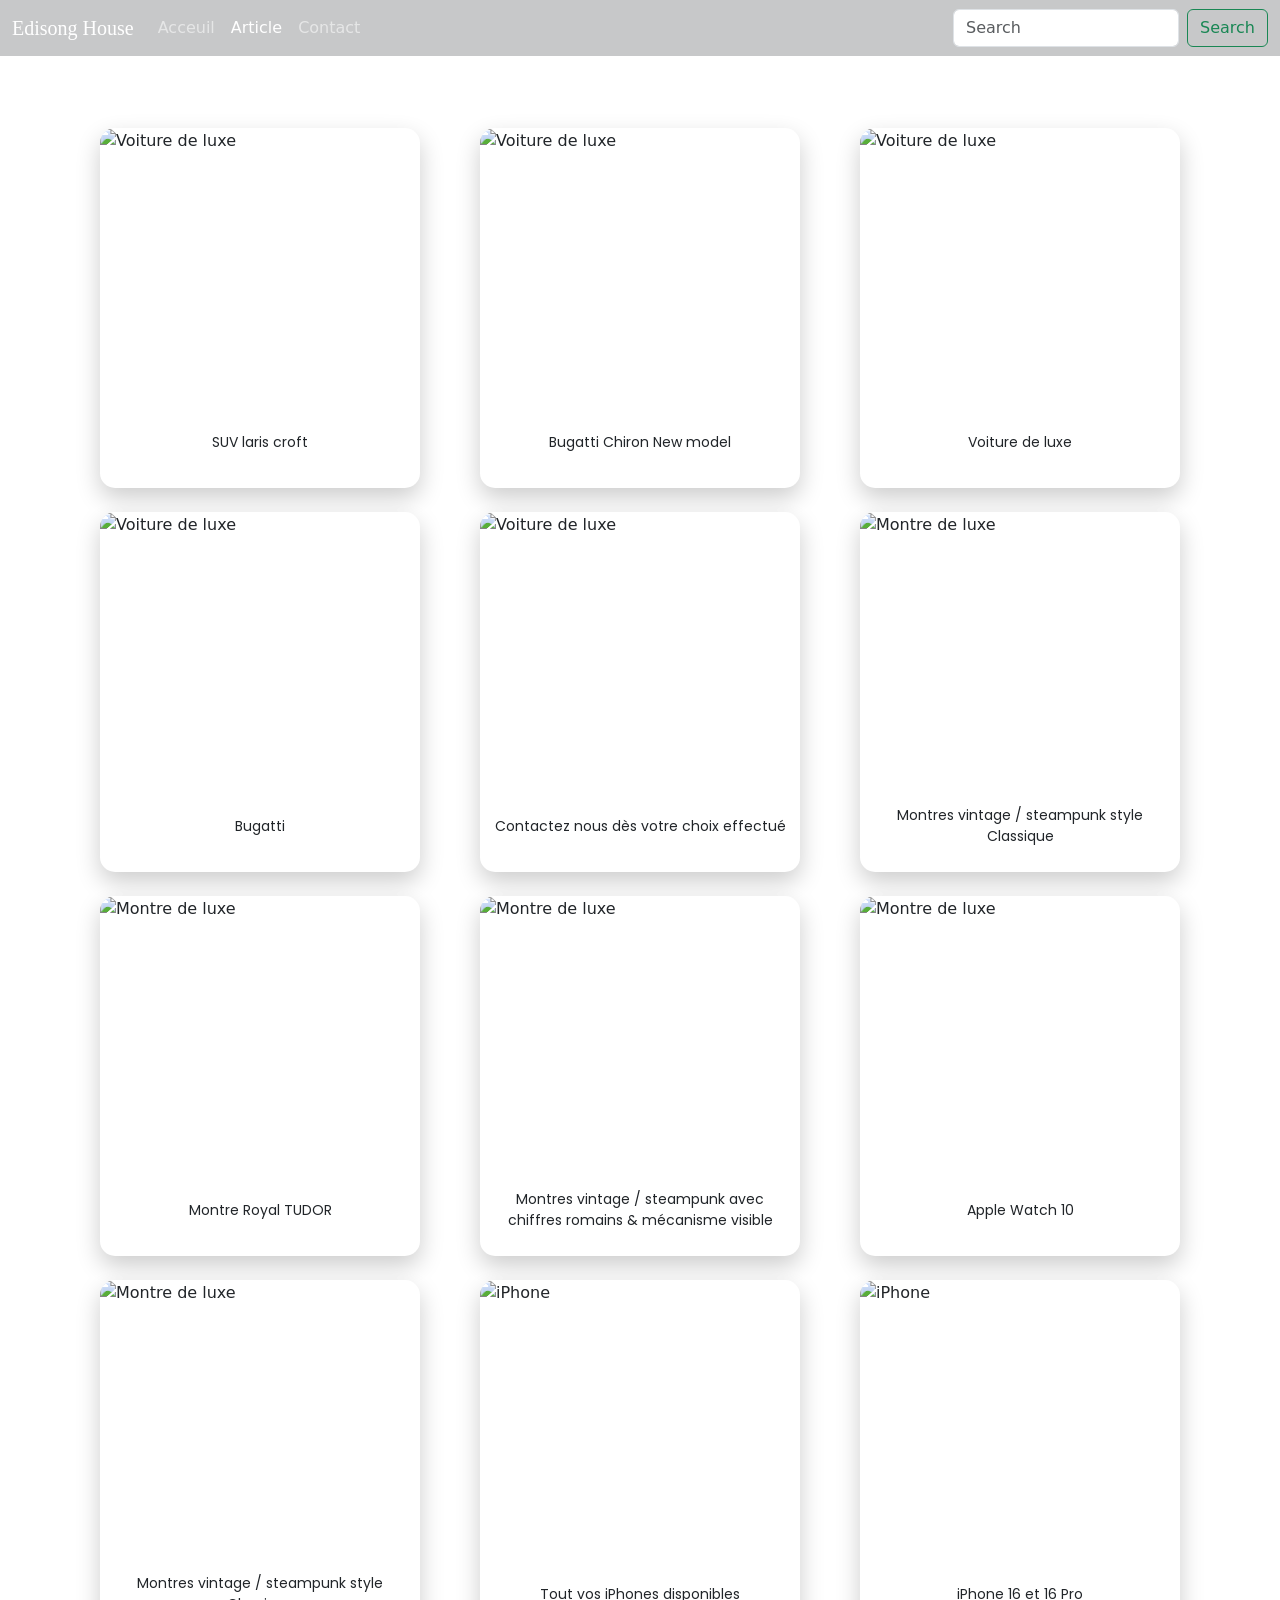
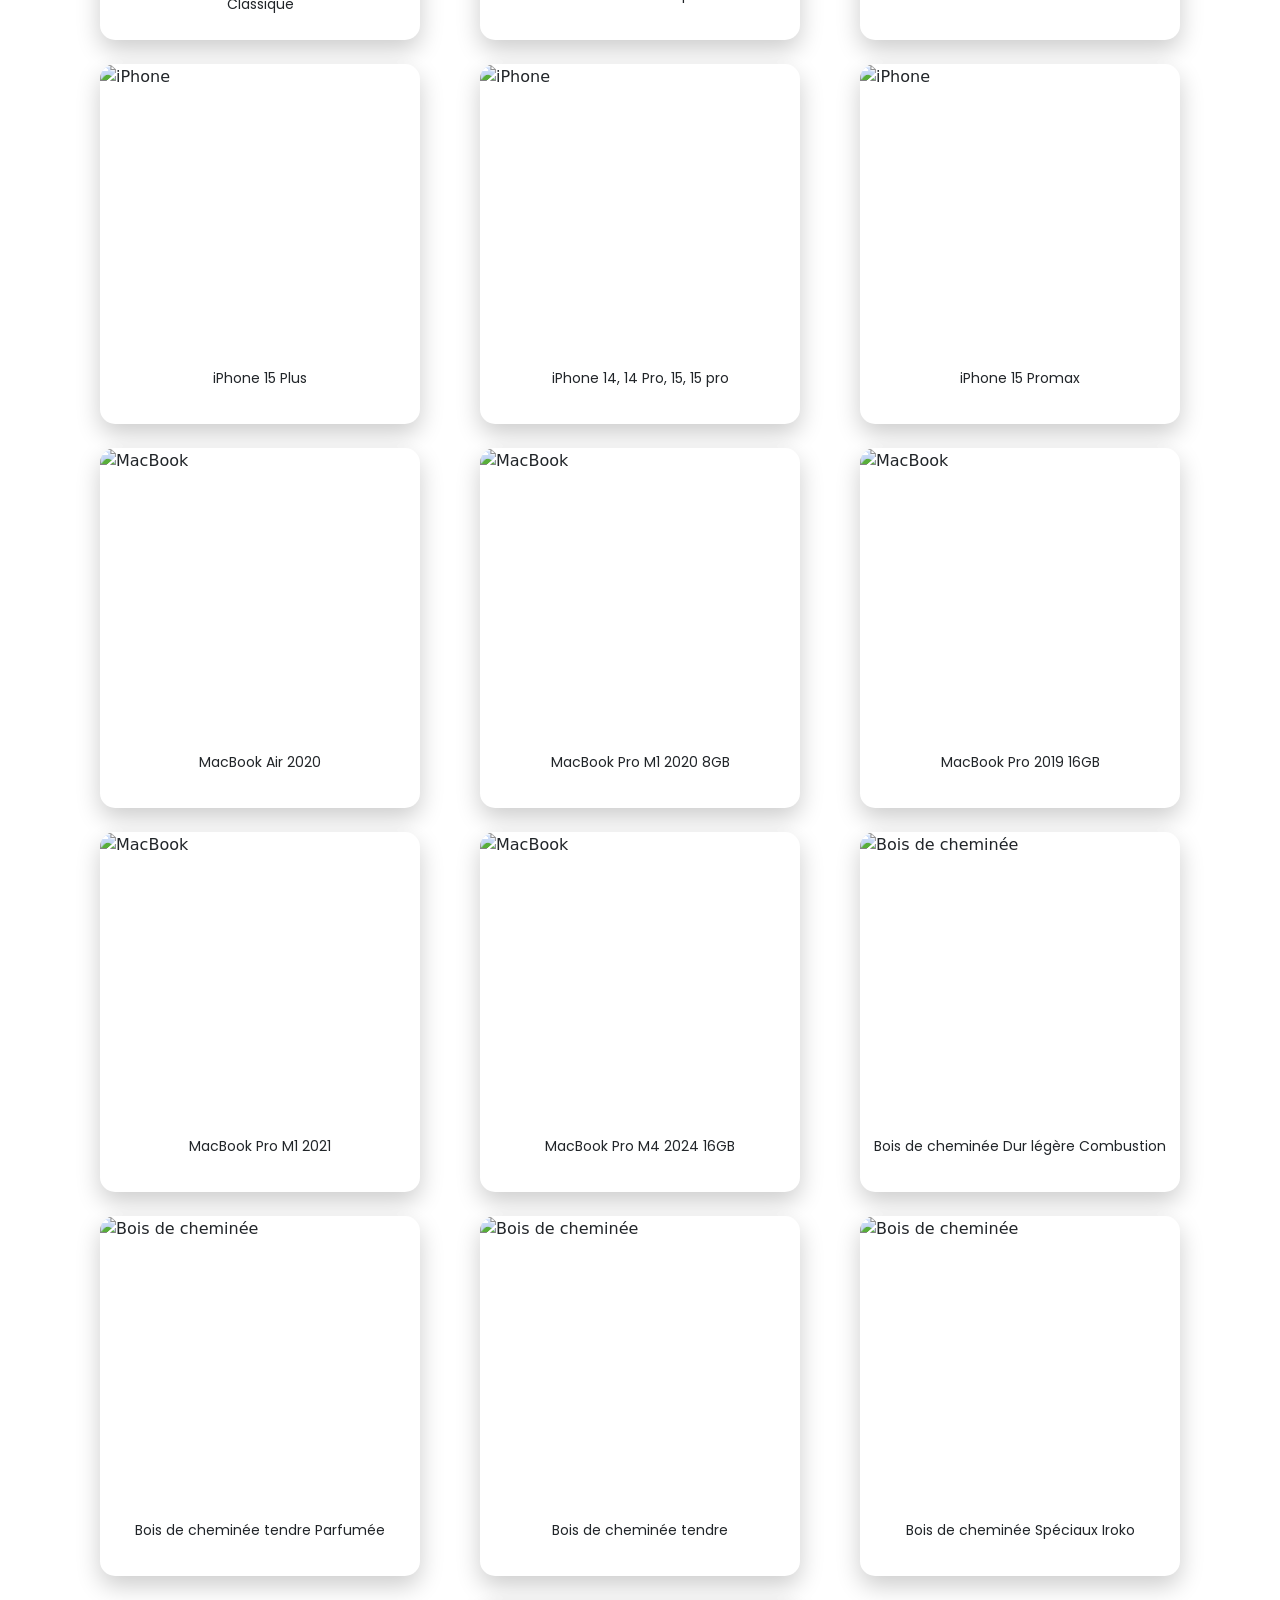
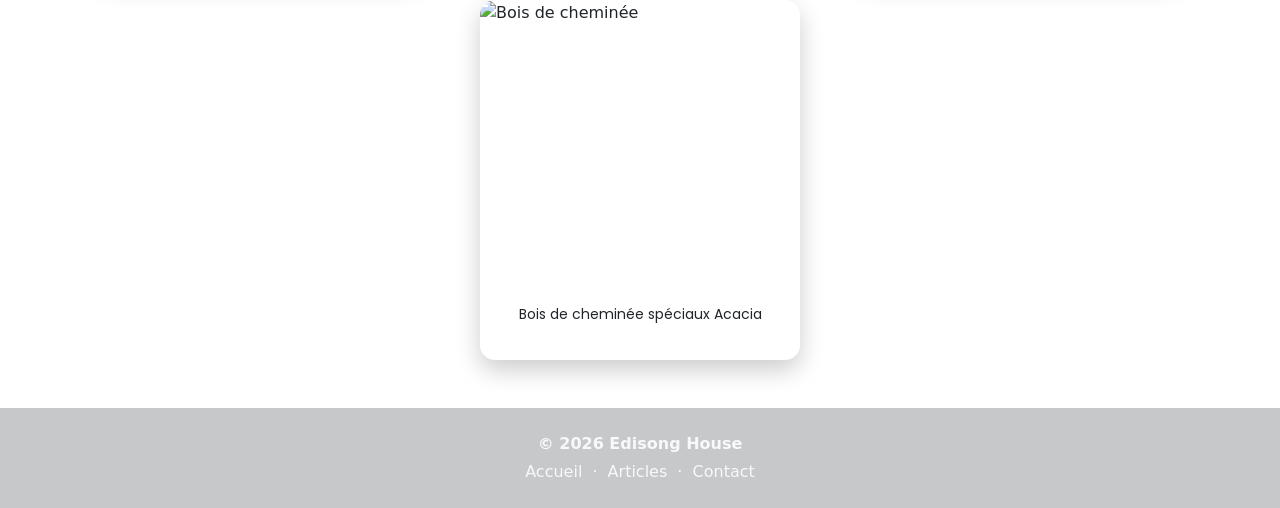
==== article.html @ 5f514336 "Add files via upload" ====
<!DOCTYPE html>
<html lang="fr">
<head>
<meta charset="UTF-8">
<meta http-equiv="X-UA-Compatible" content="IE=edge">
<meta name="viewport" content="width=device-width, initial-scale=1.0">
<title>Produits de luxe</title>
<link rel="stylesheet" href="article.css">
<link href="https://fonts.googleapis.com/css2?family=Poppins:wght@300;400;600&display=swap" rel="stylesheet">
<link href="https://cdn.jsdelivr.net/npm/bootstrap@5.3.3/dist/css/bootstrap.min.css"
 rel="stylesheet" integrity="sha384-QWTKZyjpPEjISv5WaRU9OFeRpok6YctnYmDr5pNlyT2bRjXh0JMhjY6hW+ALEwIH" crossorigin="anonymous">
</head>
<body style="padding-top:80px;">

<!-- Navbar -->
<nav class="navbar navbar-expand-lg fixed-top navbar-dark bg-dark bg-opacity-25">
  <div class="container-fluid">
    <a class="navbar-brand" href="#">Edisong House</a>
    <button class="navbar-toggler" type="button" data-bs-toggle="collapse" data-bs-target="#navbarSupportedContent">
      <span class="navbar-toggler-icon"></span>
    </button>
    <div class="collapse navbar-collapse" id="navbarSupportedContent">
      <ul class="navbar-nav me-auto mb-2 mb-lg-0">
        <li class="nav-item"><a class="nav-link" href="Acceuil.html">Acceuil</a></li>
        <li class="nav-item"><a class="nav-link active" aria-current="page" href="#">Article</a></li>
        <li class="nav-item"><a class="nav-link" href="contact.html">Contact</a></li>
      </ul>
      <form class="d-flex" id="searchForm">
        <input id="searchInput" class="form-control me-2" type="search" placeholder="Search">
        <button class="btn btn-outline-success" type="button" id="searchBtn">
          Search
        </button>
        
      </form>
    </div>
  </div>
</nav>

<!-- Hero Section -->
<section class="hero">
  <div class="hero-overlay"></div>
  <div class="container">
    <h1>Nos produits de luxe</h1>
  </div>
</section>

<!-- CARTES ARTICLES -->
<section class="py-5">
  <div class="container">
    <div class="row justify-content-center g-4">

      <!-- 5 Voitures -->
      <div class="col-lg-4 col-md-6 d-flex justify-content-center">
        <div class="article-card" data-category="voiture">
          <div class="article-image"><img src="uploads/voiture1.jpg" alt="Voiture de luxe"></div>
          <div class="article-text">SUV laris croft</div>
        </div>
      </div>
      <div class="col-lg-4 col-md-6 d-flex justify-content-center">
        <div class="article-card" data-category="voiture">
          <div class="article-image"><img src="uploads/voiture2.jpg" alt="Voiture de luxe"></div>
          <div class="article-text">Bugatti Chiron New model</div>
        </div>
      </div>
      <div class="col-lg-4 col-md-6 d-flex justify-content-center">
        <div class="article-card" data-category="voiture">
          <div class="article-image"><img src="uploads/voiture3.jpg" alt="Voiture de luxe"></div>
          <div class="article-text">Voiture de luxe</div>
        </div>
      </div>
      <div class="col-lg-4 col-md-6 d-flex justify-content-center">
        <div class="article-card" data-category="voiture">
          <div class="article-image"><img src="uploads/voiture4.jpg" alt="Voiture de luxe"></div>
          <div class="article-text">Bugatti</div>
        </div>
      </div>
      <div class="col-lg-4 col-md-6 d-flex justify-content-center">
        <div class="article-card" data-category="voiture">
          <div class="article-image"><img src="uploads/voiture5.jpg" alt="Voiture de luxe"></div>
          <div class="article-text">Contactez nous dès votre choix effectué</div>
        </div>
      </div>

      <!-- 5 Montres -->
      <div class="col-lg-4 col-md-6 d-flex justify-content-center">
        <div class="article-card" data-category="montre">
          <div class="article-image"><img src="uploads/montre1.jpg" alt="Montre de luxe"></div>
          <div class="article-text">Montres vintage / steampunk style Classique</div>
        </div>
      </div>
      <div class="col-lg-4 col-md-6 d-flex justify-content-center">
        <div class="article-card" data-category="montre">
          <div class="article-image"><img src="uploads/montre2.jpg" alt="Montre de luxe"></div>
          <div class="article-text">Montre Royal TUDOR</div>
        </div>
      </div>
      <div class="col-lg-4 col-md-6 d-flex justify-content-center">
        <div class="article-card" data-category="montre">
          <div class="article-image"><img src="uploads/montre3.jpg" alt="Montre de luxe"></div>
          <div class="article-text">Montres vintage / steampunk avec chiffres romains & mécanisme visible</div>
        </div>
      </div>
      <div class="col-lg-4 col-md-6 d-flex justify-content-center">
        <div class="article-card" data-category="montre">
          <div class="article-image"><img src="uploads/montre4.jpg" alt="Montre de luxe"></div>
          <div class="article-text">Apple Watch 10</div>
        </div>
      </div>
      <div class="col-lg-4 col-md-6 d-flex justify-content-center">
        <div class="article-card" data-category="montre">
          <div class="article-image"><img src="uploads/montre5.jpg" alt="Montre de luxe"></div>
          <div class="article-text">Montres vintage / steampunk style Classique</div>
        </div>
      </div>

      <!-- 5 iPhone -->
      <div class="col-lg-4 col-md-6 d-flex justify-content-center">
        <div class="article-card" data-category="iphone">
          <div class="article-image"><img src="uploads/iphone1.jpg" alt="iPhone"></div>
          <div class="article-text">Tout vos iPhones disponibles</div>
        </div>
      </div>
      <div class="col-lg-4 col-md-6 d-flex justify-content-center">
        <div class="article-card" data-category="iphone">
          <div class="article-image"><img src="uploads/iphone2.jpg" alt="iPhone"></div>
          <div class="article-text">iPhone 16 et 16 Pro</div>
        </div>
      </div>
      <div class="col-lg-4 col-md-6 d-flex justify-content-center">
        <div class="article-card" data-category="iphone">
          <div class="article-image"><img src="uploads/iphone3.jpg" alt="iPhone"></div>
          <div class="article-text">iPhone 15 Plus</div>
        </div>
      </div>
      <div class="col-lg-4 col-md-6 d-flex justify-content-center">
        <div class="article-card" data-category="iphone">
          <div class="article-image"><img src="uploads/iphone4.jpg" alt="iPhone"></div>
          <div class="article-text">iPhone 14, 14 Pro, 15, 15 pro</div>
        </div>
      </div>
      <div class="col-lg-4 col-md-6 d-flex justify-content-center">
        <div class="article-card" data-category="iphone">
          <div class="article-image"><img src="uploads/iphone5.JPG" alt="iPhone"></div>
          <div class="article-text">iPhone 15 Promax</div>
        </div>
      </div>

      <!-- 5 MacBook -->
      <div class="col-lg-4 col-md-6 d-flex justify-content-center">
        <div class="article-card" data-category="macbook">
          <div class="article-image"><img src="uploads/macbook1.jpg" alt="MacBook"></div>
          <div class="article-text">MacBook Air 2020</div>
        </div>
      </div>
      <div class="col-lg-4 col-md-6 d-flex justify-content-center">
        <div class="article-card" data-category="macbook">
          <div class="article-image"><img src="uploads/macbook2.JPG" alt="MacBook"></div>
          <div class="article-text">MacBook Pro M1 2020 8GB</div>
        </div>
      </div>
      <div class="col-lg-4 col-md-6 d-flex justify-content-center">
        <div class="article-card" data-category="macbook">
          <div class="article-image"><img src="uploads/macbook3.jpg" alt="MacBook"></div>
          <div class="article-text">MacBook Pro 2019 16GB</div>
        </div>
      </div>
      <div class="col-lg-4 col-md-6 d-flex justify-content-center">
        <div class="article-card" data-category="macbook">
          <div class="article-image"><img src="uploads/macbook4.jpg" alt="MacBook"></div>
          <div class="article-text">MacBook Pro M1 2021</div>
        </div>
      </div>
      <div class="col-lg-4 col-md-6 d-flex justify-content-center">
        <div class="article-card" data-category="macbook">
          <div class="article-image"><img src="uploads/macbook5.jpg" alt="MacBook"></div>
          <div class="article-text">MacBook Pro M4 2024 16GB</div>
        </div>
      </div>

      <!-- 5 Bois -->
      <div class="col-lg-4 col-md-6 d-flex justify-content-center">
        <div class="article-card" data-category="bois">
          <div class="article-image"><img src="uploads/bois1.jpg" alt="Bois de cheminée"></div>
          <div class="article-text">Bois de cheminée Dur légère Combustion</div>
        </div>
      </div>
      <div class="col-lg-4 col-md-6 d-flex justify-content-center">
        <div class="article-card" data-category="bois">
          <div class="article-image"><img src="uploads/bois2.jpg" alt="Bois de cheminée"></div>
          <div class="article-text">Bois de cheminée tendre Parfumée</div>
        </div>
      </div>
      <div class="col-lg-4 col-md-6 d-flex justify-content-center">
        <div class="article-card" data-category="bois">
          <div class="article-image"><img src="uploads/bois3.jpg" alt="Bois de cheminée"></div>
          <div class="article-text">Bois de cheminée tendre</div>
        </div>
      </div>
      <div class="col-lg-4 col-md-6 d-flex justify-content-center">
        <div class="article-card" data-category="bois">
          <div class="article-image"><img src="uploads/bois4.jpg" alt="Bois de cheminée"></div>
          <div class="article-text">Bois de cheminée Spéciaux Iroko</div>
        </div>
      </div>
      <div class="col-lg-4 col-md-6 d-flex justify-content-center">
        <div class="article-card" data-category="bois">
          <div class="article-image"><img src="uploads/bois5.jpg" alt="Bois de cheminée"></div>
          <div class="article-text">Bois de cheminée spéciaux Acacia</div>
        </div>
      </div>

    </div>
  </div>
</section>


<!-- Footer -->
<footer class="footer mt-auto bg-dark bg-opacity-25 text-light">
    <div class="container text-center py-4">
        <p class="mb-1 fw-semibold">© 2026 Edisong House</p>
        <p class="mb-0">
            <a href="Acceuil.html" class="footer-link">Accueil</a> ·
            <a href="article.html" class="footer-link">Articles</a> ·
            <a href="contact.html" class="footer-link">Contact</a>
        </p>
    </div>
</footer>



<script src="https://cdn.jsdelivr.net/npm/bootstrap@5.3.3/dist/js/bootstrap.bundle.min.js"></script>

<script src="articles.js"></script>
</body>
</html>
---- article.css ----
.navbar-brand{
    font-family: Hometown;
    
}
/* Overlay flou pour le background */
/* Overlay flou pour le background */
body::before {
    content: "";
    position: fixed;
    top: 0; left: 0;
    width: 100%; height: 100%;
    background: url("image/bois.jpg") no-repeat center center;
    background-size: cover;
    filter: blur(10px);
    z-index: -1; /* derrière tout */
}


body {
    font-family: 'Poppins', sans-serif;
    min-height: 100vh;
    display: flex;
    flex-direction: column;
}

/* Hero Section */
    .hero {
      position: relative;
      height: 100vh;
      color: #fff;
      background-size: cover;
      display: flex;
      align-items: center;
      justify-content: center;
      text-align: center;
      overflow: hidden;
    }
    h1{
        font-family: Hometown;
    }
    
/* footer */
.footer {
    background: rgba(0, 0, 0, 0.7);
    color: #fff;
}
.footer {
    backdrop-filter: blur(10px);
    -webkit-backdrop-filter: blur(10px);
}


.footer-link {
    color: #f8f9fa;
    text-decoration: none;
    margin: 0 5px;
}

.footer-link:hover {
    text-decoration: underline;
    color: #0d6efd;
}
/* Effet flou derrière la navbar */
.navbar {
    backdrop-filter: blur(10px);
    -webkit-backdrop-filter: blur(10px);
    background-color: rgba(0, 0, 0, 0.4) !important;
}
html, body {
    height: 100%;
}

body {
    min-height: 100vh;
    display: flex;
    flex-direction: column;
}


/* Pour les animations et cartes généré par gpt*/
.article-card {
    width: 320px;
    height: 360px;
    background: #fff;
    border-radius: 15px;
    overflow: hidden;
    box-shadow: 0 10px 25px rgba(0,0,0,0.2);
    transition: transform 0.3s ease, box-shadow 0.3s ease;
    display: flex;
    flex-direction: column;
}

/* Hover général */
.article-card:hover {
    transform: translateY(-10px) rotateZ(1deg) scale(1.03);
    box-shadow: 0 20px 40px rgba(0,0,0,0.3);
}

/* Image 3/4 */
.article-image {
    height: 300px;
    overflow: hidden;
}

.article-image img {
    width: 100%;
    height: 100%;
    object-fit: cover;
    transition: transform 0.5s ease, filter 0.5s ease, opacity 0.5s ease;
}

/* Texte 1/4 */
.article-text {
    height: 100px;
    display: flex;
    align-items: center;
    justify-content: center;
    font-family: 'Poppins', sans-serif;
    font-size: 14px;
    text-align: center;
    padding: 10px;
    transition: transform 0.5s ease, color 0.5s ease, letter-spacing 0.5s ease;
}

/* 10 animations pro sur hover */

/* 1. Zoom image */
.article-card:hover .article-image img {
    transform: scale(1.1) rotate(-1deg);
}

/* 2. Blur léger */
.article-card:hover .article-image img {
    filter: brightness(1.1) contrast(1.05);
}

/* 3. Opacité texte */
.article-card:hover .article-text {
    color: #222;
    transform: translateY(-5px) scale(1.02);
}

/* 4. Tilt léger sur texte */
.article-card:hover .article-text {
    transform: rotateX(3deg) translateY(-5px);
}

/* 5. Shadow plus fort */
.article-card:hover {
    box-shadow: 0 25px 50px rgba(0,0,0,0.4);
}

/* 6. Rotation subtile de la carte */
.article-card:hover {
    transform: translateY(-8px) rotateY(2deg) scale(1.02);
}

/* 7. Scale texte */
.article-card:hover .article-text {
    letter-spacing: 1px;
    transform: scale(1.03);
}

/* 8. Image slide */
.article-card:hover .article-image img {
    transform: translateY(-5px) scale(1.08);
}

/* 9. Couleur texte */
.article-card:hover .article-text {
    color: #0066cc;
}

/* 10. Combinaison finale */
.article-card:hover {
    transform: translateY(-12px) rotateX(2deg) rotateY(1deg) scale(1.04);
}
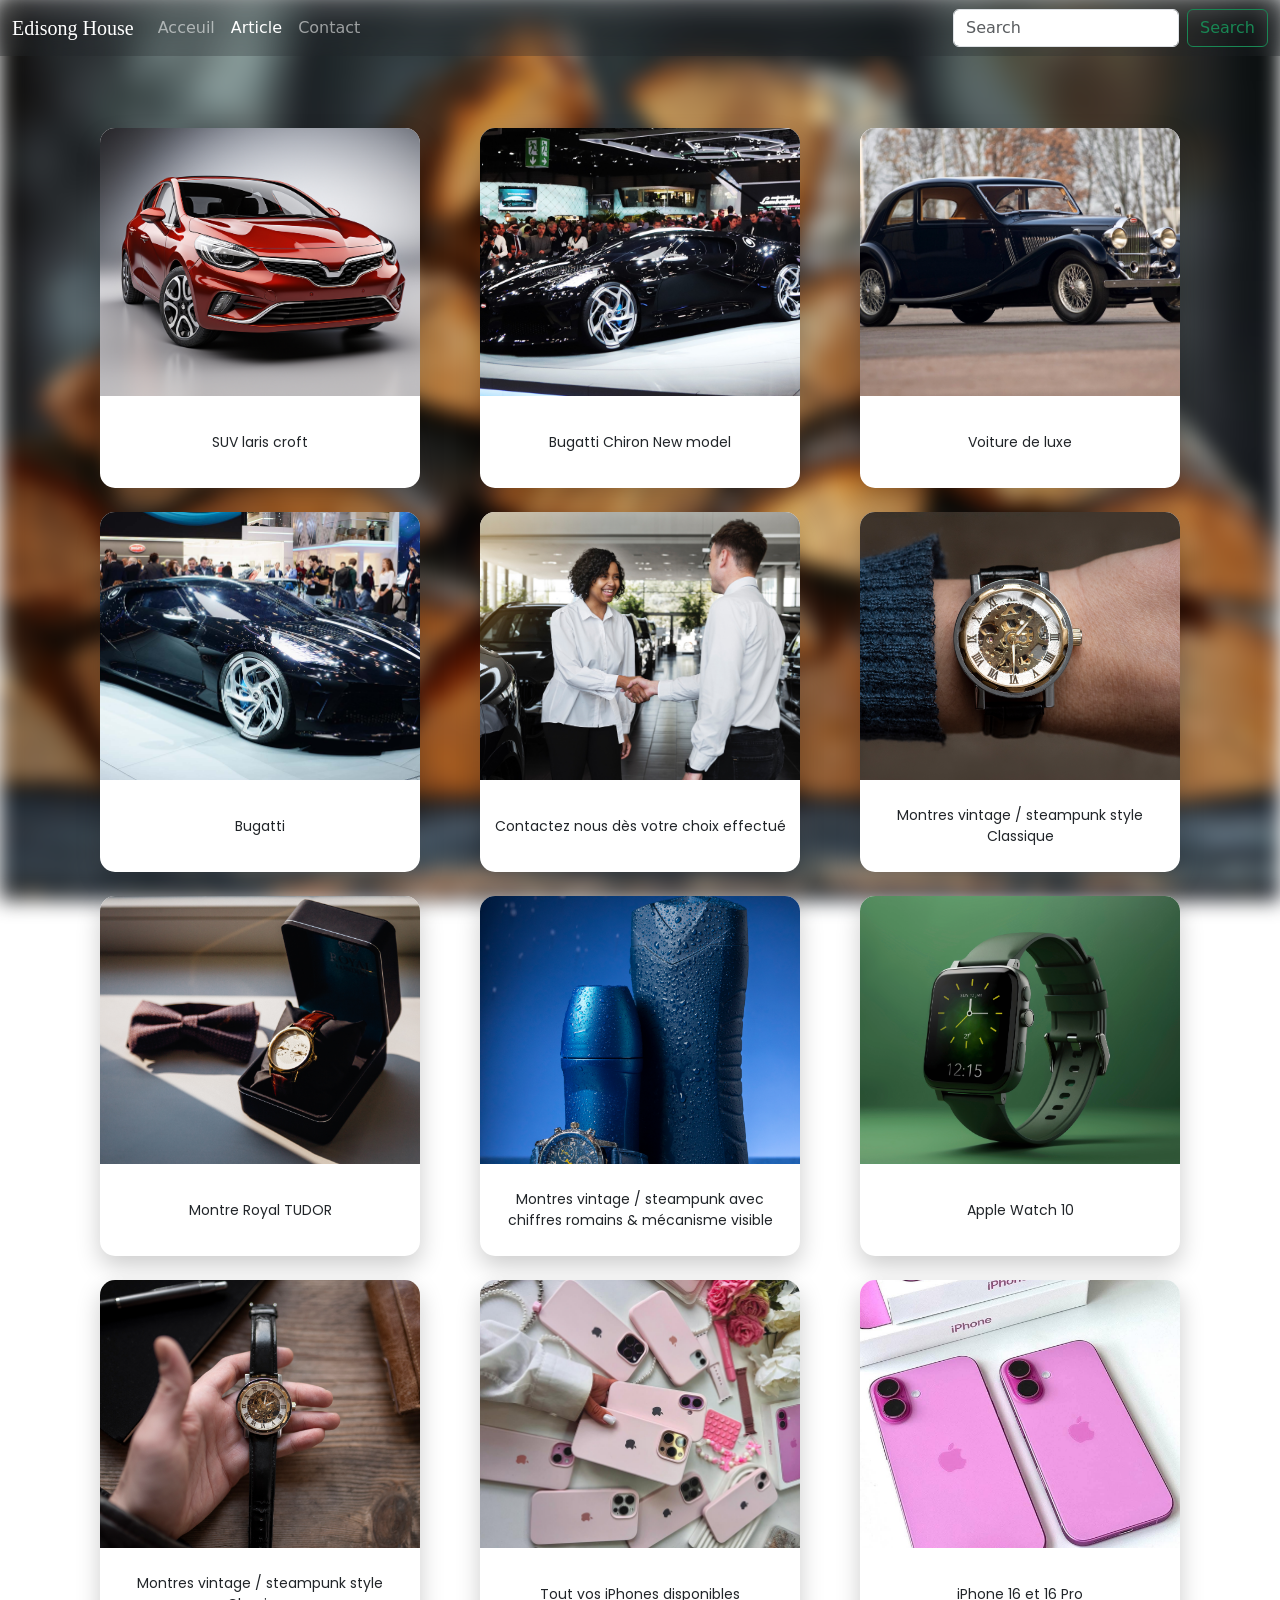
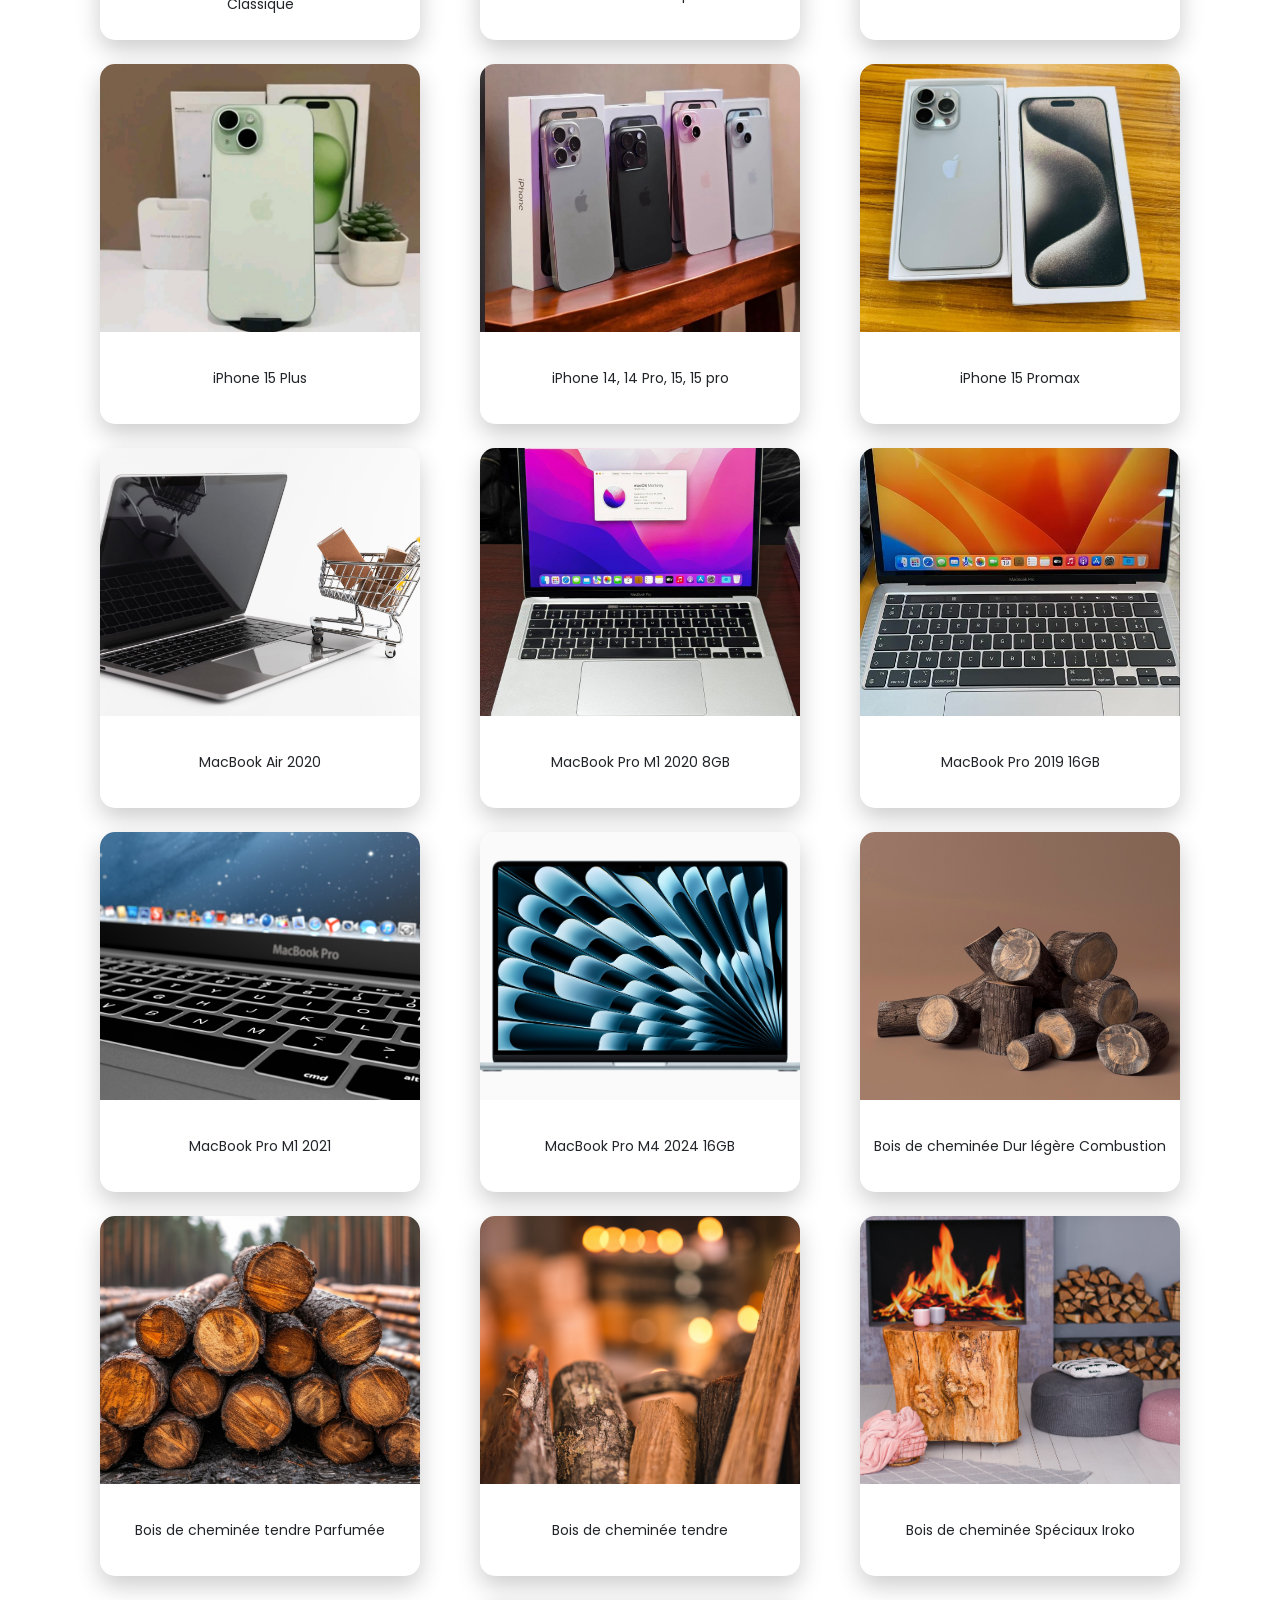
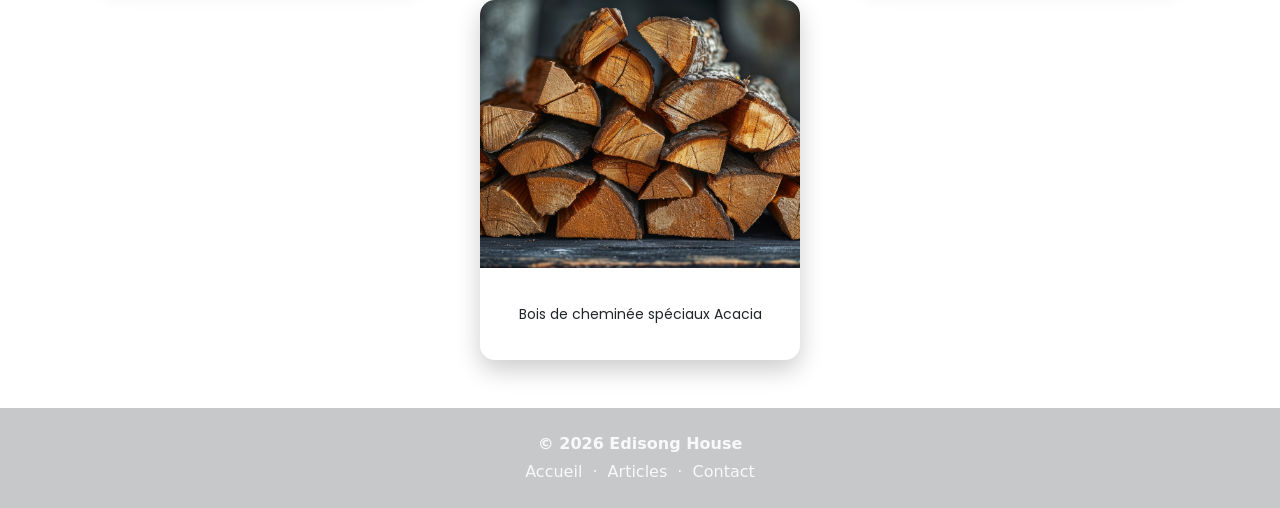
==== commit bc23ed08: "Update article.html" ====
--- a/article.html
+++ b/article.html
@@ -21,7 +21,7 @@
     </button>
     <div class="collapse navbar-collapse" id="navbarSupportedContent">
       <ul class="navbar-nav me-auto mb-2 mb-lg-0">
-        <li class="nav-item"><a class="nav-link" href="Acceuil.html">Acceuil</a></li>
+        <li class="nav-item"><a class="nav-link" href="index.html">Acceuil</a></li>
         <li class="nav-item"><a class="nav-link active" aria-current="page" href="#">Article</a></li>
         <li class="nav-item"><a class="nav-link" href="contact.html">Contact</a></li>
       </ul>
@@ -219,7 +219,7 @@
     <div class="container text-center py-4">
         <p class="mb-1 fw-semibold">© 2026 Edisong House</p>
         <p class="mb-0">
-            <a href="Acceuil.html" class="footer-link">Accueil</a> ·
+            <a href="index.html" class="footer-link">Accueil</a> ·
             <a href="article.html" class="footer-link">Articles</a> ·
             <a href="contact.html" class="footer-link">Contact</a>
         </p>
@@ -233,3 +233,4 @@
 <script src="articles.js"></script>
 </body>
 </html>
+
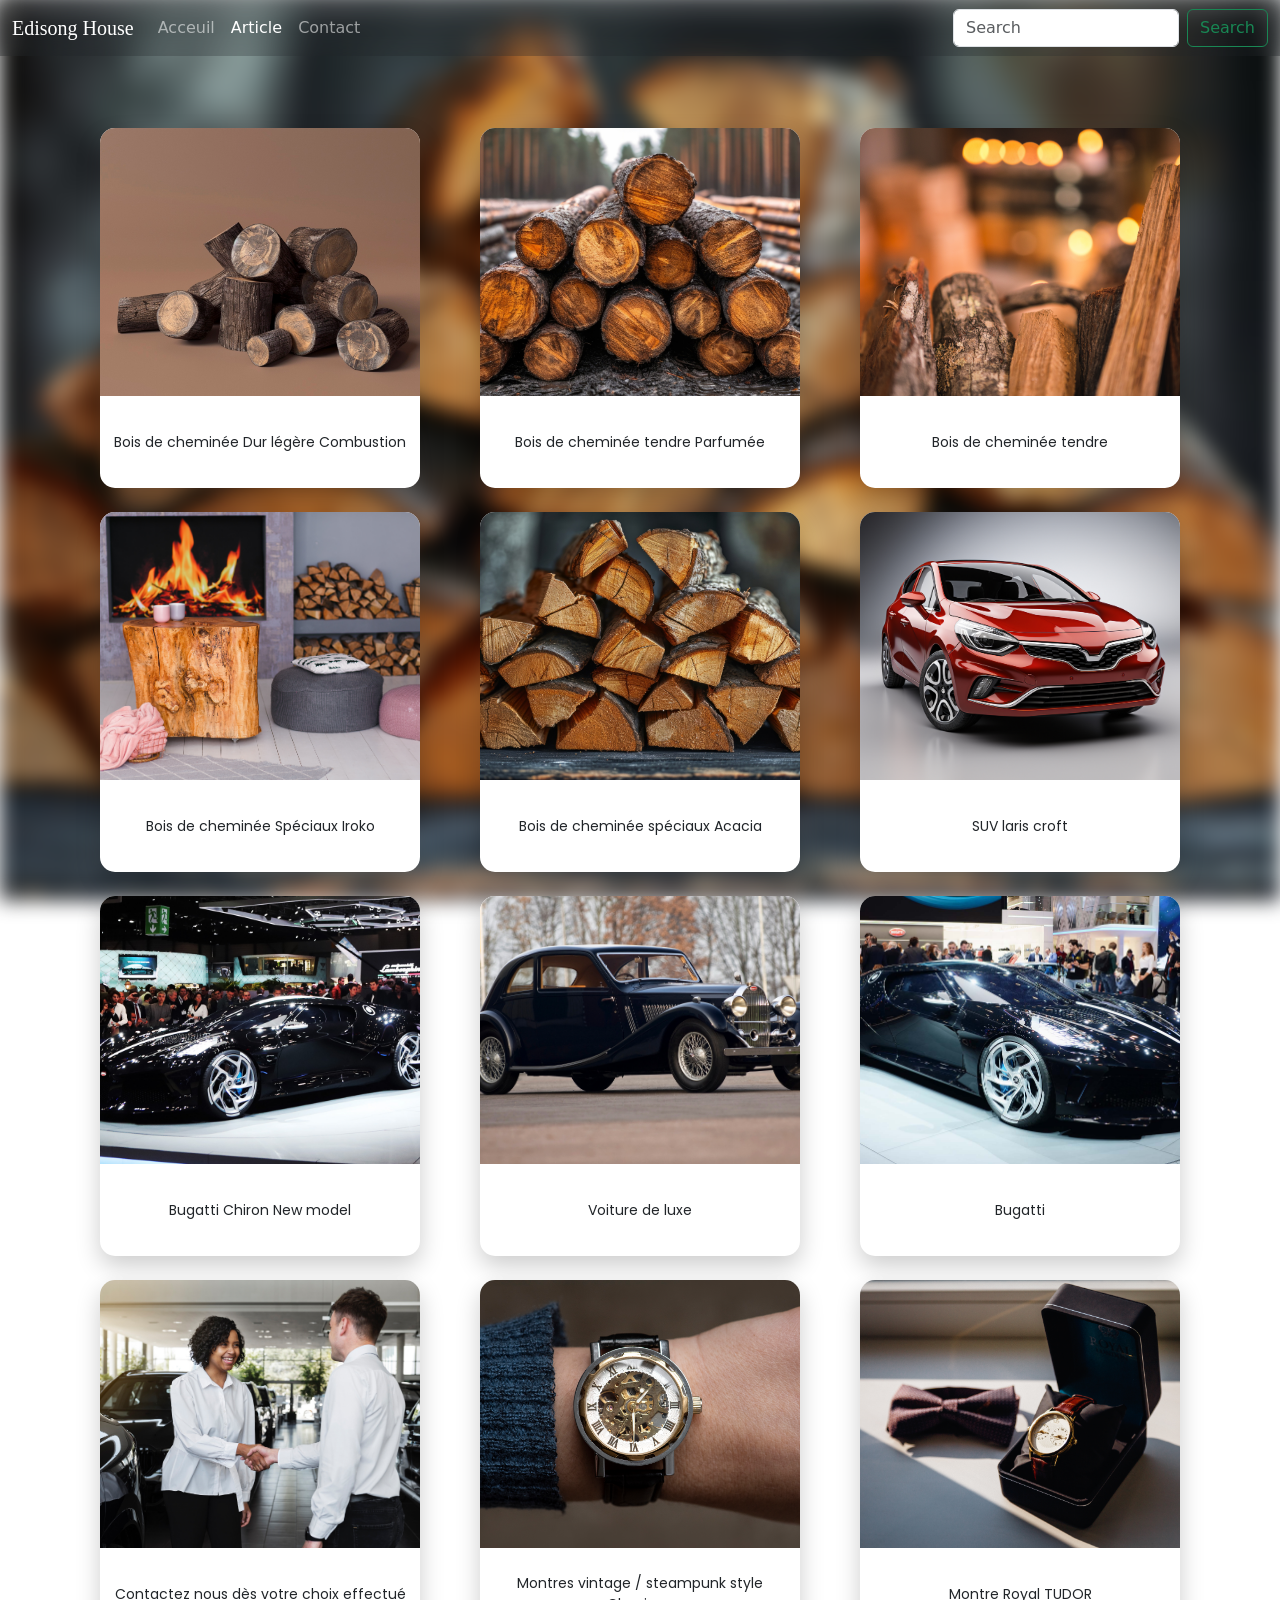
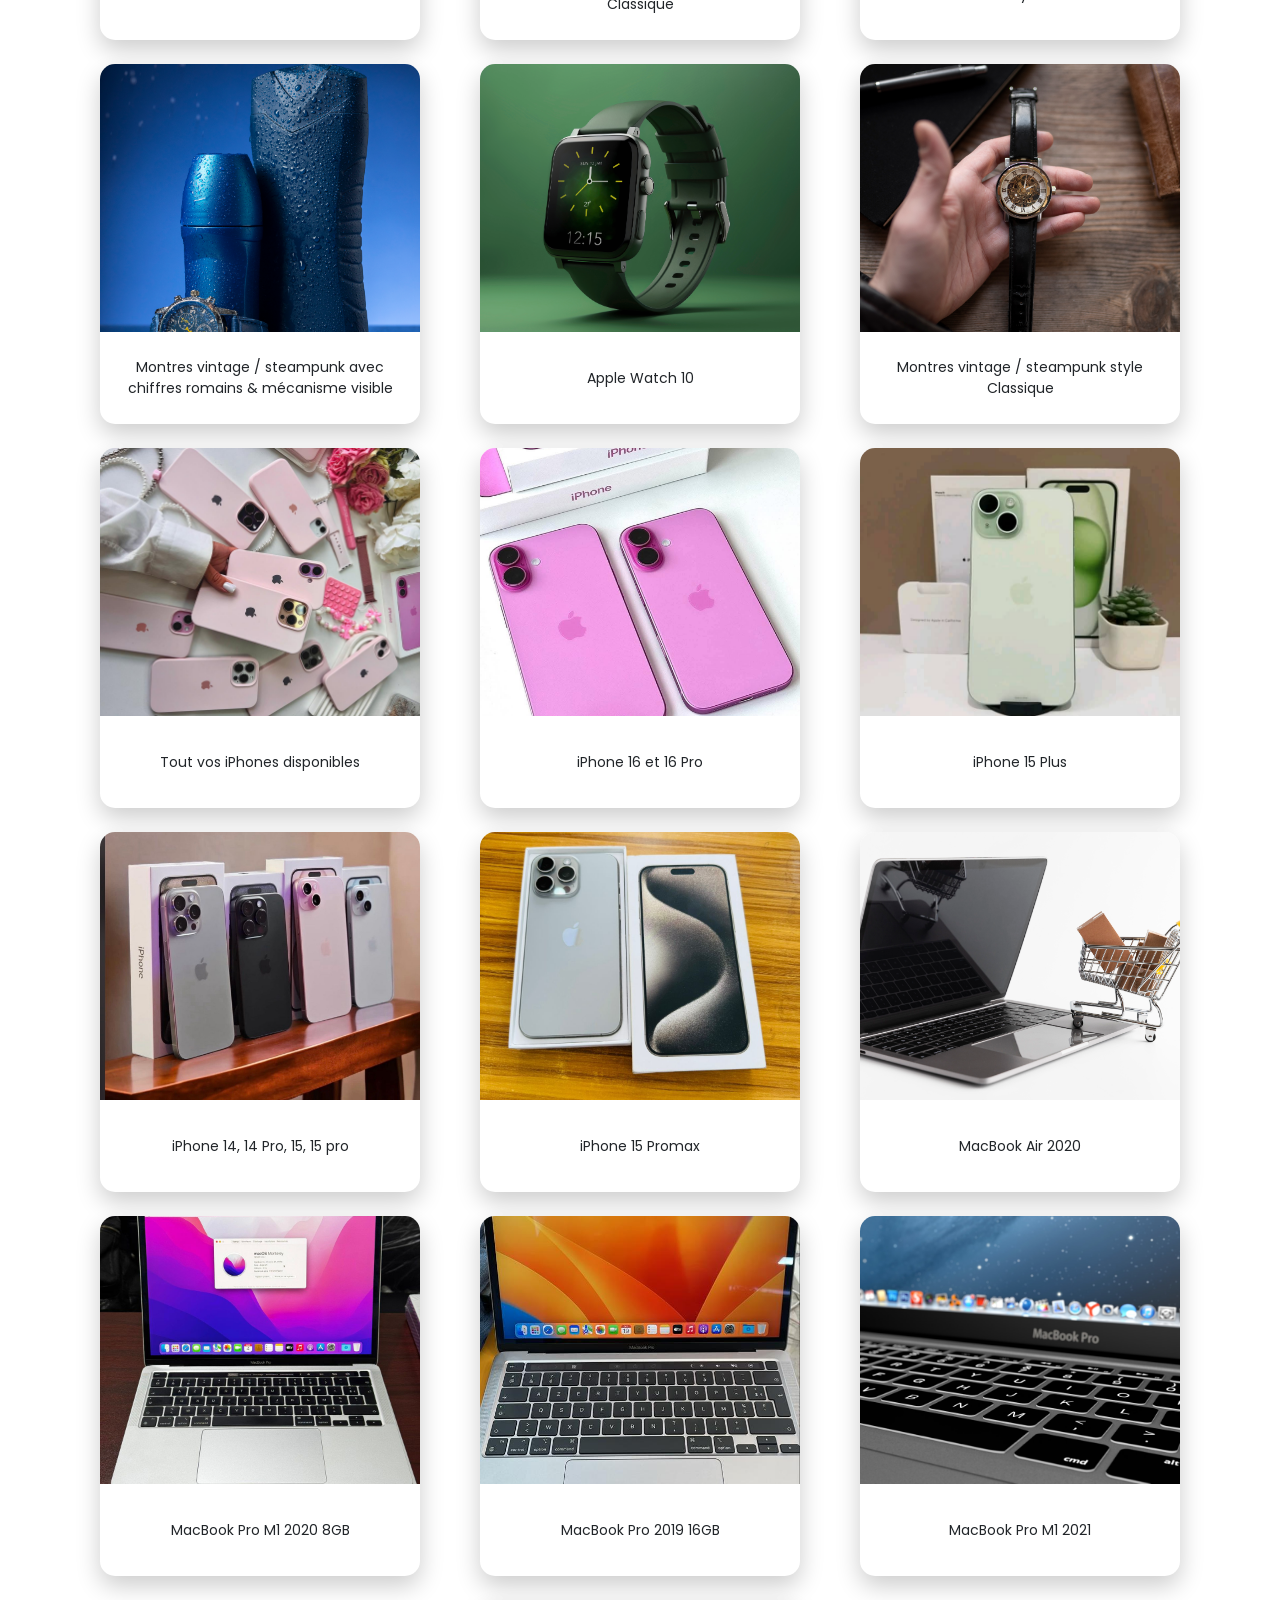
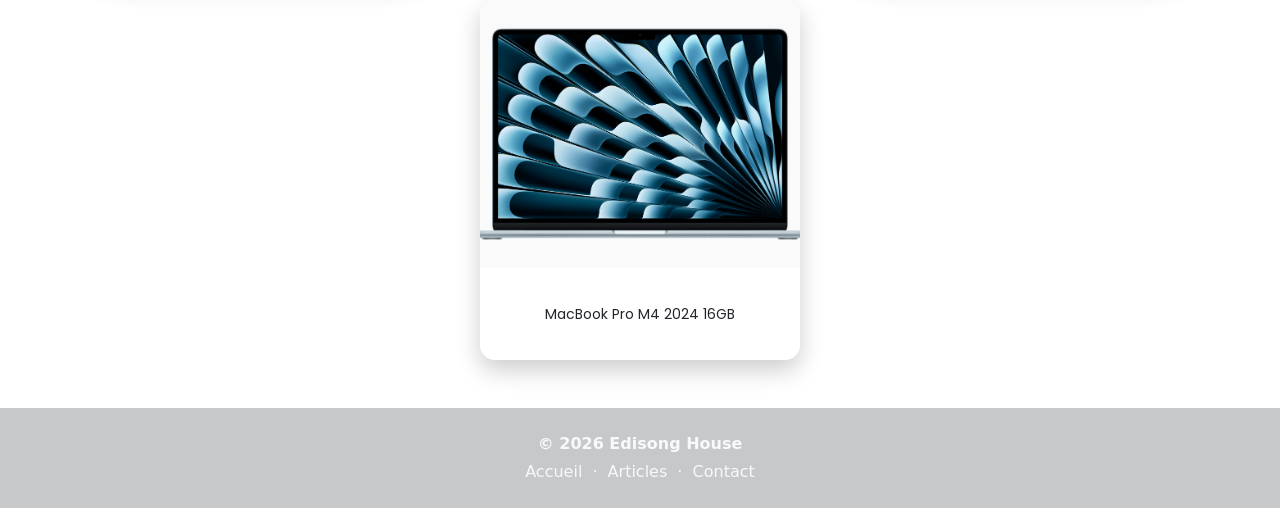
==== commit c624f1ef: "Update article.html" ====
--- a/article.html
+++ b/article.html
@@ -21,7 +21,7 @@
     </button>
     <div class="collapse navbar-collapse" id="navbarSupportedContent">
       <ul class="navbar-nav me-auto mb-2 mb-lg-0">
-        <li class="nav-item"><a class="nav-link" href="index.html">Acceuil</a></li>
+        <li class="nav-item"><a class="nav-link" href="Acceuil.html">Acceuil</a></li>
         <li class="nav-item"><a class="nav-link active" aria-current="page" href="#">Article</a></li>
         <li class="nav-item"><a class="nav-link" href="contact.html">Contact</a></li>
       </ul>
@@ -48,6 +48,37 @@
 <section class="py-5">
   <div class="container">
     <div class="row justify-content-center g-4">
+          <!-- 5 Bois -->
+          <div class="col-lg-4 col-md-6 d-flex justify-content-center">
+            <div class="article-card" data-category="bois">
+              <div class="article-image"><img src="uploads/bois1.jpg" alt="Bois de cheminée"></div>
+              <div class="article-text">Bois de cheminée Dur légère Combustion</div>
+            </div>
+          </div>
+          <div class="col-lg-4 col-md-6 d-flex justify-content-center">
+            <div class="article-card" data-category="bois">
+              <div class="article-image"><img src="uploads/bois2.jpg" alt="Bois de cheminée"></div>
+              <div class="article-text">Bois de cheminée tendre Parfumée</div>
+            </div>
+          </div>
+          <div class="col-lg-4 col-md-6 d-flex justify-content-center">
+            <div class="article-card" data-category="bois">
+              <div class="article-image"><img src="uploads/bois3.jpg" alt="Bois de cheminée"></div>
+              <div class="article-text">Bois de cheminée tendre</div>
+            </div>
+          </div>
+          <div class="col-lg-4 col-md-6 d-flex justify-content-center">
+            <div class="article-card" data-category="bois">
+              <div class="article-image"><img src="uploads/bois4.jpg" alt="Bois de cheminée"></div>
+              <div class="article-text">Bois de cheminée Spéciaux Iroko</div>
+            </div>
+          </div>
+          <div class="col-lg-4 col-md-6 d-flex justify-content-center">
+            <div class="article-card" data-category="bois">
+              <div class="article-image"><img src="uploads/bois5.jpg" alt="Bois de cheminée"></div>
+              <div class="article-text">Bois de cheminée spéciaux Acacia</div>
+            </div>
+          </div>
 
       <!-- 5 Voitures -->
       <div class="col-lg-4 col-md-6 d-flex justify-content-center">
@@ -177,37 +208,7 @@
         </div>
       </div>
 
-      <!-- 5 Bois -->
-      <div class="col-lg-4 col-md-6 d-flex justify-content-center">
-        <div class="article-card" data-category="bois">
-          <div class="article-image"><img src="uploads/bois1.jpg" alt="Bois de cheminée"></div>
-          <div class="article-text">Bois de cheminée Dur légère Combustion</div>
-        </div>
-      </div>
-      <div class="col-lg-4 col-md-6 d-flex justify-content-center">
-        <div class="article-card" data-category="bois">
-          <div class="article-image"><img src="uploads/bois2.jpg" alt="Bois de cheminée"></div>
-          <div class="article-text">Bois de cheminée tendre Parfumée</div>
-        </div>
-      </div>
-      <div class="col-lg-4 col-md-6 d-flex justify-content-center">
-        <div class="article-card" data-category="bois">
-          <div class="article-image"><img src="uploads/bois3.jpg" alt="Bois de cheminée"></div>
-          <div class="article-text">Bois de cheminée tendre</div>
-        </div>
-      </div>
-      <div class="col-lg-4 col-md-6 d-flex justify-content-center">
-        <div class="article-card" data-category="bois">
-          <div class="article-image"><img src="uploads/bois4.jpg" alt="Bois de cheminée"></div>
-          <div class="article-text">Bois de cheminée Spéciaux Iroko</div>
-        </div>
-      </div>
-      <div class="col-lg-4 col-md-6 d-flex justify-content-center">
-        <div class="article-card" data-category="bois">
-          <div class="article-image"><img src="uploads/bois5.jpg" alt="Bois de cheminée"></div>
-          <div class="article-text">Bois de cheminée spéciaux Acacia</div>
-        </div>
-      </div>
+  
 
     </div>
   </div>
@@ -219,7 +220,7 @@
     <div class="container text-center py-4">
         <p class="mb-1 fw-semibold">© 2026 Edisong House</p>
         <p class="mb-0">
-            <a href="index.html" class="footer-link">Accueil</a> ·
+            <a href="Acceuil.html" class="footer-link">Accueil</a> ·
             <a href="article.html" class="footer-link">Articles</a> ·
             <a href="contact.html" class="footer-link">Contact</a>
         </p>
@@ -233,4 +234,3 @@
 <script src="articles.js"></script>
 </body>
 </html>
-
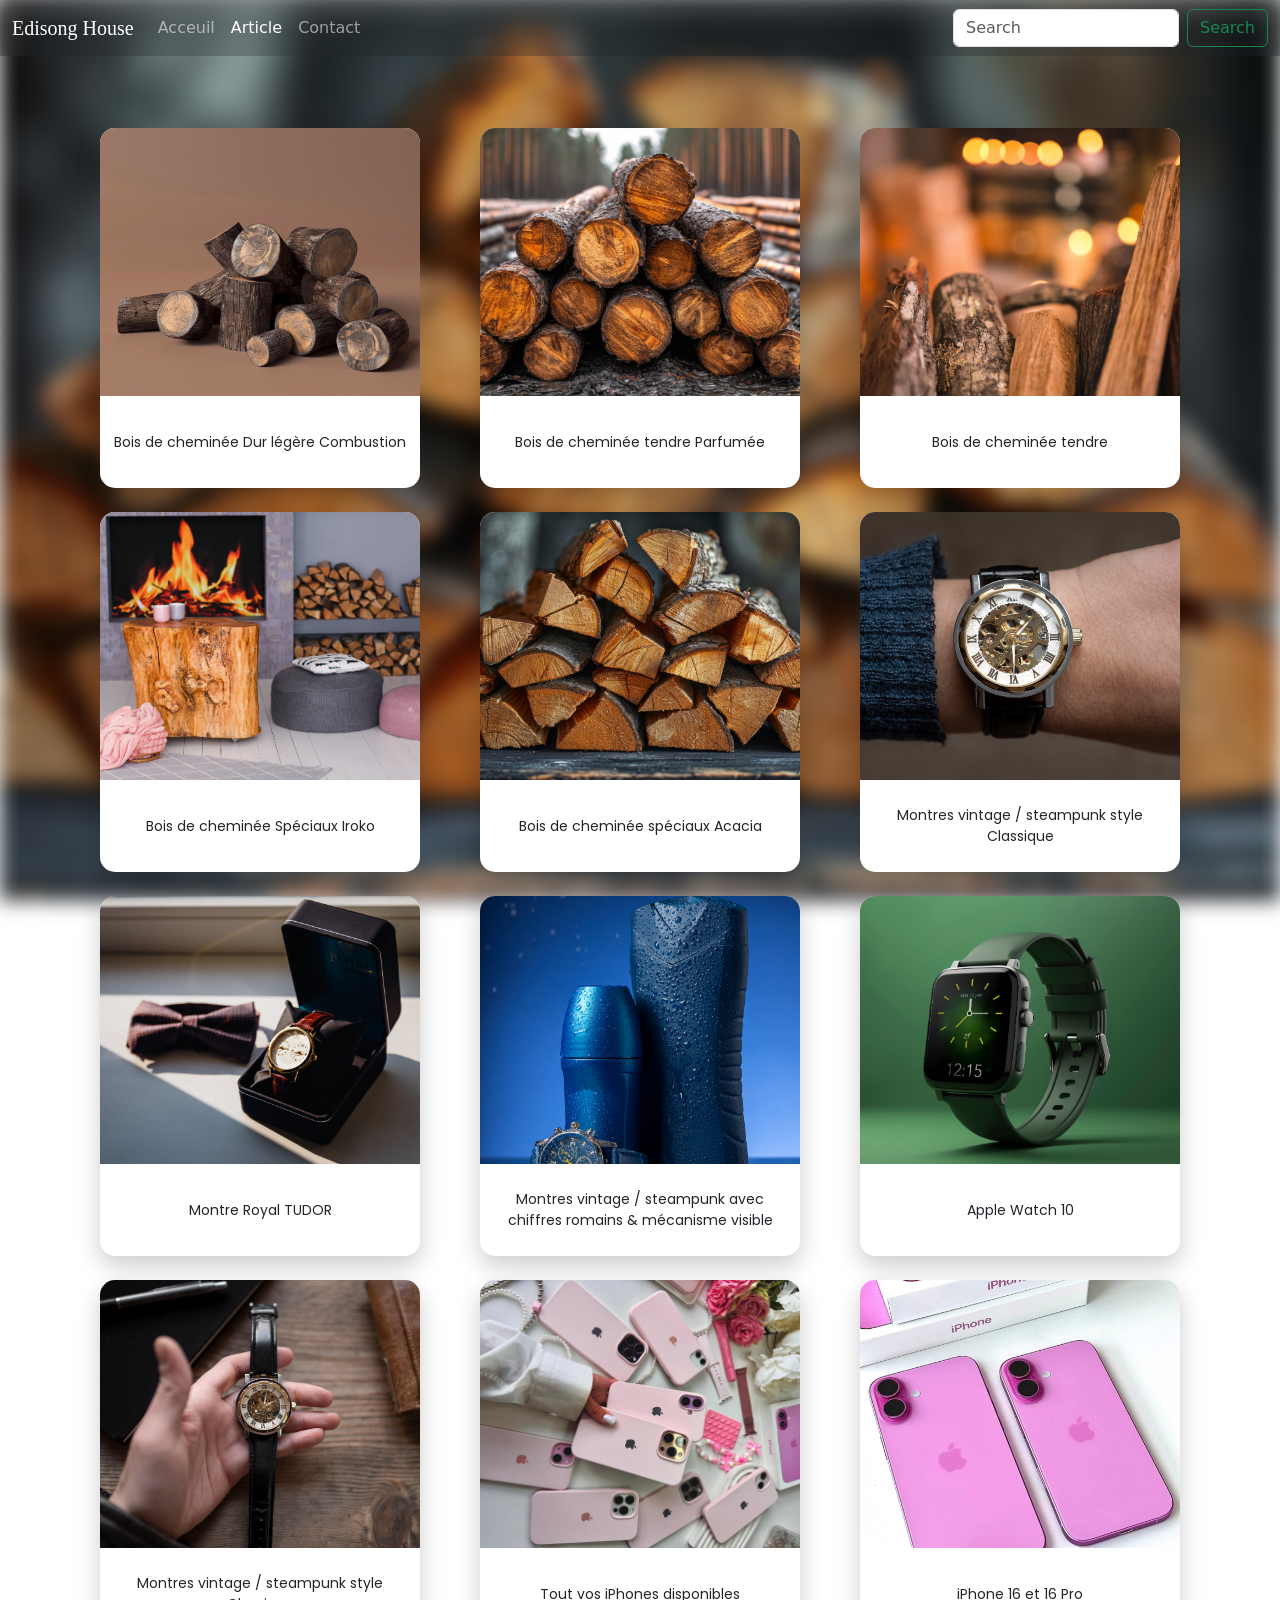
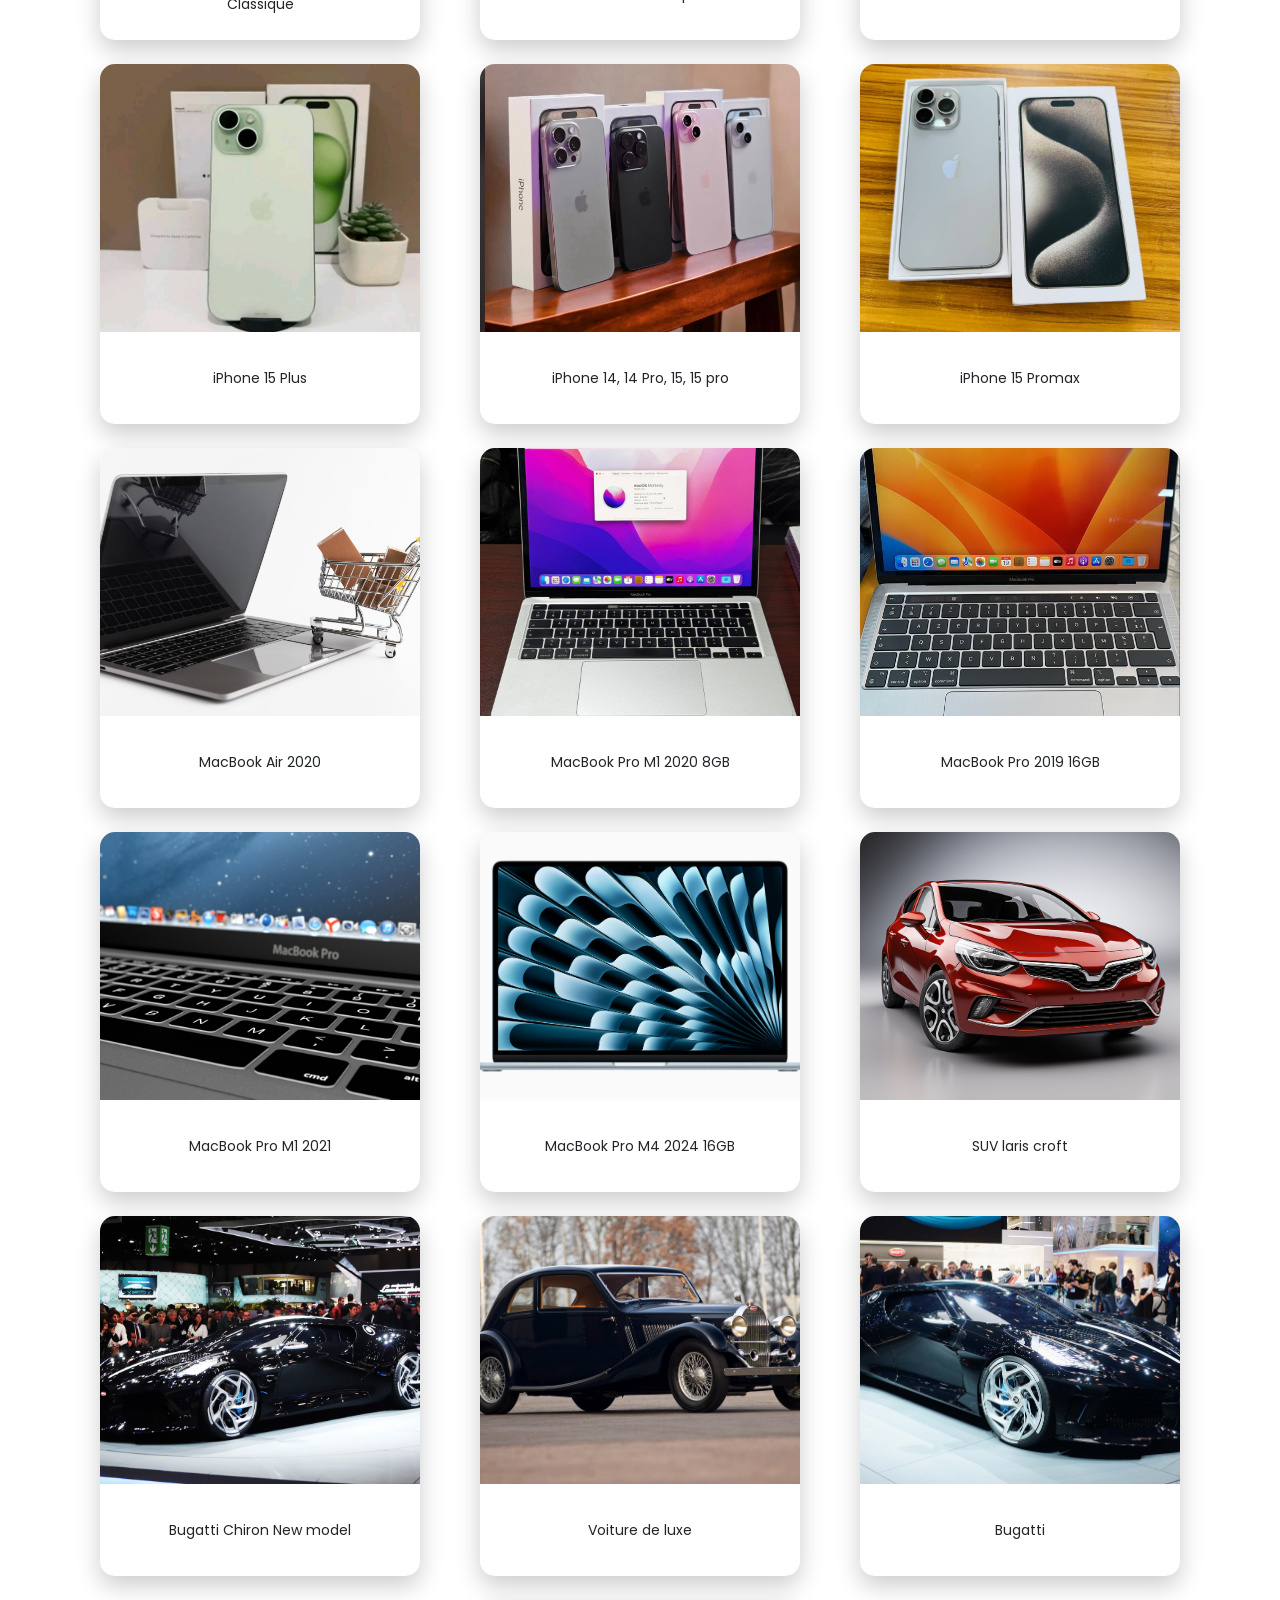
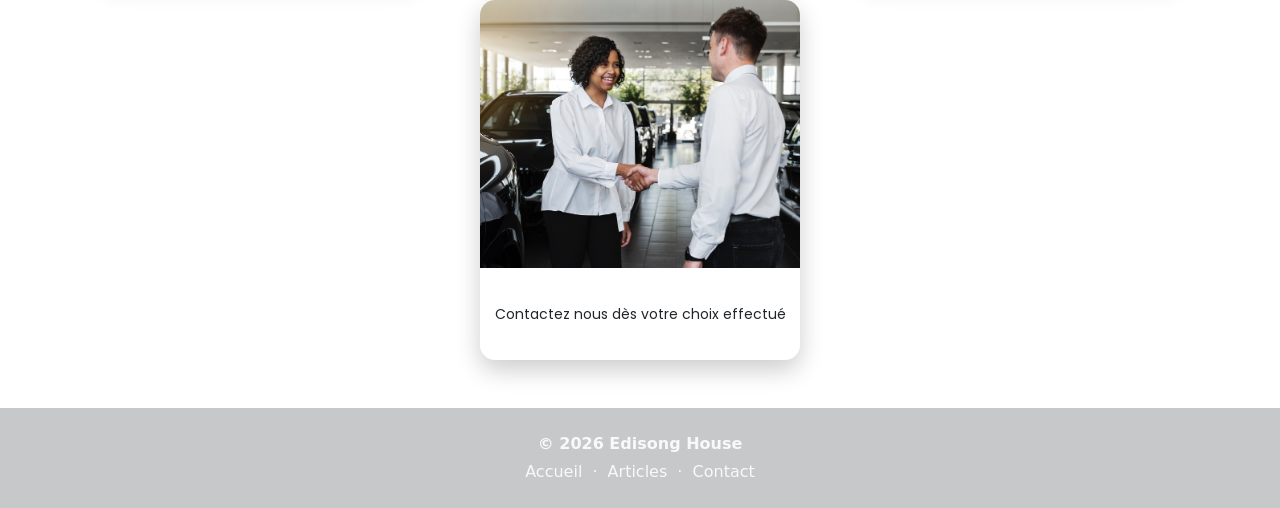
==== commit 8a2a8606: "Update article.html" ====
--- a/article.html
+++ b/article.html
@@ -80,7 +80,105 @@
             </div>
           </div>
 
-      <!-- 5 Voitures -->
+   
+
+      <!-- 5 Montres -->
+      <div class="col-lg-4 col-md-6 d-flex justify-content-center">
+        <div class="article-card" data-category="montre">
+          <div class="article-image"><img src="uploads/montre1.jpg" alt="Montre de luxe"></div>
+          <div class="article-text">Montres vintage / steampunk style Classique</div>
+        </div>
+      </div>
+      <div class="col-lg-4 col-md-6 d-flex justify-content-center">
+        <div class="article-card" data-category="montre">
+          <div class="article-image"><img src="uploads/montre2.jpg" alt="Montre de luxe"></div>
+          <div class="article-text">Montre Royal TUDOR</div>
+        </div>
+      </div>
+      <div class="col-lg-4 col-md-6 d-flex justify-content-center">
+        <div class="article-card" data-category="montre">
+          <div class="article-image"><img src="uploads/montre3.jpg" alt="Montre de luxe"></div>
+          <div class="article-text">Montres vintage / steampunk avec chiffres romains & mécanisme visible</div>
+        </div>
+      </div>
+      <div class="col-lg-4 col-md-6 d-flex justify-content-center">
+        <div class="article-card" data-category="montre">
+          <div class="article-image"><img src="uploads/montre4.jpg" alt="Montre de luxe"></div>
+          <div class="article-text">Apple Watch 10</div>
+        </div>
+      </div>
+      <div class="col-lg-4 col-md-6 d-flex justify-content-center">
+        <div class="article-card" data-category="montre">
+          <div class="article-image"><img src="uploads/montre5.jpg" alt="Montre de luxe"></div>
+          <div class="article-text">Montres vintage / steampunk style Classique</div>
+        </div>
+      </div>
+
+      <!-- 5 iPhone -->
+      <div class="col-lg-4 col-md-6 d-flex justify-content-center">
+        <div class="article-card" data-category="iphone">
+          <div class="article-image"><img src="uploads/iphone1.jpg" alt="iPhone"></div>
+          <div class="article-text">Tout vos iPhones disponibles</div>
+        </div>
+      </div>
+      <div class="col-lg-4 col-md-6 d-flex justify-content-center">
+        <div class="article-card" data-category="iphone">
+          <div class="article-image"><img src="uploads/iphone2.jpg" alt="iPhone"></div>
+          <div class="article-text">iPhone 16 et 16 Pro</div>
+        </div>
+      </div>
+      <div class="col-lg-4 col-md-6 d-flex justify-content-center">
+        <div class="article-card" data-category="iphone">
+          <div class="article-image"><img src="uploads/iphone3.jpg" alt="iPhone"></div>
+          <div class="article-text">iPhone 15 Plus</div>
+        </div>
+      </div>
+      <div class="col-lg-4 col-md-6 d-flex justify-content-center">
+        <div class="article-card" data-category="iphone">
+          <div class="article-image"><img src="uploads/iphone4.jpg" alt="iPhone"></div>
+          <div class="article-text">iPhone 14, 14 Pro, 15, 15 pro</div>
+        </div>
+      </div>
+      <div class="col-lg-4 col-md-6 d-flex justify-content-center">
+        <div class="article-card" data-category="iphone">
+          <div class="article-image"><img src="uploads/iphone5.JPG" alt="iPhone"></div>
+          <div class="article-text">iPhone 15 Promax</div>
+        </div>
+      </div>
+
+      <!-- 5 MacBook -->
+      <div class="col-lg-4 col-md-6 d-flex justify-content-center">
+        <div class="article-card" data-category="macbook">
+          <div class="article-image"><img src="uploads/macbook1.jpg" alt="MacBook"></div>
+          <div class="article-text">MacBook Air 2020</div>
+        </div>
+      </div>
+      <div class="col-lg-4 col-md-6 d-flex justify-content-center">
+        <div class="article-card" data-category="macbook">
+          <div class="article-image"><img src="uploads/macbook2.JPG" alt="MacBook"></div>
+          <div class="article-text">MacBook Pro M1 2020 8GB</div>
+        </div>
+      </div>
+      <div class="col-lg-4 col-md-6 d-flex justify-content-center">
+        <div class="article-card" data-category="macbook">
+          <div class="article-image"><img src="uploads/macbook3.jpg" alt="MacBook"></div>
+          <div class="article-text">MacBook Pro 2019 16GB</div>
+        </div>
+      </div>
+      <div class="col-lg-4 col-md-6 d-flex justify-content-center">
+        <div class="article-card" data-category="macbook">
+          <div class="article-image"><img src="uploads/macbook4.jpg" alt="MacBook"></div>
+          <div class="article-text">MacBook Pro M1 2021</div>
+        </div>
+      </div>
+      <div class="col-lg-4 col-md-6 d-flex justify-content-center">
+        <div class="article-card" data-category="macbook">
+          <div class="article-image"><img src="uploads/macbook5.jpg" alt="MacBook"></div>
+          <div class="article-text">MacBook Pro M4 2024 16GB</div>
+        </div>
+      </div>
+
+        <!-- 5 Voitures -->
       <div class="col-lg-4 col-md-6 d-flex justify-content-center">
         <div class="article-card" data-category="voiture">
           <div class="article-image"><img src="uploads/voiture1.jpg" alt="Voiture de luxe"></div>
@@ -109,102 +207,6 @@
         <div class="article-card" data-category="voiture">
           <div class="article-image"><img src="uploads/voiture5.jpg" alt="Voiture de luxe"></div>
           <div class="article-text">Contactez nous dès votre choix effectué</div>
-        </div>
-      </div>
-
-      <!-- 5 Montres -->
-      <div class="col-lg-4 col-md-6 d-flex justify-content-center">
-        <div class="article-card" data-category="montre">
-          <div class="article-image"><img src="uploads/montre1.jpg" alt="Montre de luxe"></div>
-          <div class="article-text">Montres vintage / steampunk style Classique</div>
-        </div>
-      </div>
-      <div class="col-lg-4 col-md-6 d-flex justify-content-center">
-        <div class="article-card" data-category="montre">
-          <div class="article-image"><img src="uploads/montre2.jpg" alt="Montre de luxe"></div>
-          <div class="article-text">Montre Royal TUDOR</div>
-        </div>
-      </div>
-      <div class="col-lg-4 col-md-6 d-flex justify-content-center">
-        <div class="article-card" data-category="montre">
-          <div class="article-image"><img src="uploads/montre3.jpg" alt="Montre de luxe"></div>
-          <div class="article-text">Montres vintage / steampunk avec chiffres romains & mécanisme visible</div>
-        </div>
-      </div>
-      <div class="col-lg-4 col-md-6 d-flex justify-content-center">
-        <div class="article-card" data-category="montre">
-          <div class="article-image"><img src="uploads/montre4.jpg" alt="Montre de luxe"></div>
-          <div class="article-text">Apple Watch 10</div>
-        </div>
-      </div>
-      <div class="col-lg-4 col-md-6 d-flex justify-content-center">
-        <div class="article-card" data-category="montre">
-          <div class="article-image"><img src="uploads/montre5.jpg" alt="Montre de luxe"></div>
-          <div class="article-text">Montres vintage / steampunk style Classique</div>
-        </div>
-      </div>
-
-      <!-- 5 iPhone -->
-      <div class="col-lg-4 col-md-6 d-flex justify-content-center">
-        <div class="article-card" data-category="iphone">
-          <div class="article-image"><img src="uploads/iphone1.jpg" alt="iPhone"></div>
-          <div class="article-text">Tout vos iPhones disponibles</div>
-        </div>
-      </div>
-      <div class="col-lg-4 col-md-6 d-flex justify-content-center">
-        <div class="article-card" data-category="iphone">
-          <div class="article-image"><img src="uploads/iphone2.jpg" alt="iPhone"></div>
-          <div class="article-text">iPhone 16 et 16 Pro</div>
-        </div>
-      </div>
-      <div class="col-lg-4 col-md-6 d-flex justify-content-center">
-        <div class="article-card" data-category="iphone">
-          <div class="article-image"><img src="uploads/iphone3.jpg" alt="iPhone"></div>
-          <div class="article-text">iPhone 15 Plus</div>
-        </div>
-      </div>
-      <div class="col-lg-4 col-md-6 d-flex justify-content-center">
-        <div class="article-card" data-category="iphone">
-          <div class="article-image"><img src="uploads/iphone4.jpg" alt="iPhone"></div>
-          <div class="article-text">iPhone 14, 14 Pro, 15, 15 pro</div>
-        </div>
-      </div>
-      <div class="col-lg-4 col-md-6 d-flex justify-content-center">
-        <div class="article-card" data-category="iphone">
-          <div class="article-image"><img src="uploads/iphone5.JPG" alt="iPhone"></div>
-          <div class="article-text">iPhone 15 Promax</div>
-        </div>
-      </div>
-
-      <!-- 5 MacBook -->
-      <div class="col-lg-4 col-md-6 d-flex justify-content-center">
-        <div class="article-card" data-category="macbook">
-          <div class="article-image"><img src="uploads/macbook1.jpg" alt="MacBook"></div>
-          <div class="article-text">MacBook Air 2020</div>
-        </div>
-      </div>
-      <div class="col-lg-4 col-md-6 d-flex justify-content-center">
-        <div class="article-card" data-category="macbook">
-          <div class="article-image"><img src="uploads/macbook2.JPG" alt="MacBook"></div>
-          <div class="article-text">MacBook Pro M1 2020 8GB</div>
-        </div>
-      </div>
-      <div class="col-lg-4 col-md-6 d-flex justify-content-center">
-        <div class="article-card" data-category="macbook">
-          <div class="article-image"><img src="uploads/macbook3.jpg" alt="MacBook"></div>
-          <div class="article-text">MacBook Pro 2019 16GB</div>
-        </div>
-      </div>
-      <div class="col-lg-4 col-md-6 d-flex justify-content-center">
-        <div class="article-card" data-category="macbook">
-          <div class="article-image"><img src="uploads/macbook4.jpg" alt="MacBook"></div>
-          <div class="article-text">MacBook Pro M1 2021</div>
-        </div>
-      </div>
-      <div class="col-lg-4 col-md-6 d-flex justify-content-center">
-        <div class="article-card" data-category="macbook">
-          <div class="article-image"><img src="uploads/macbook5.jpg" alt="MacBook"></div>
-          <div class="article-text">MacBook Pro M4 2024 16GB</div>
         </div>
       </div>
 
@@ -234,3 +236,4 @@
 <script src="articles.js"></script>
 </body>
 </html>
+
